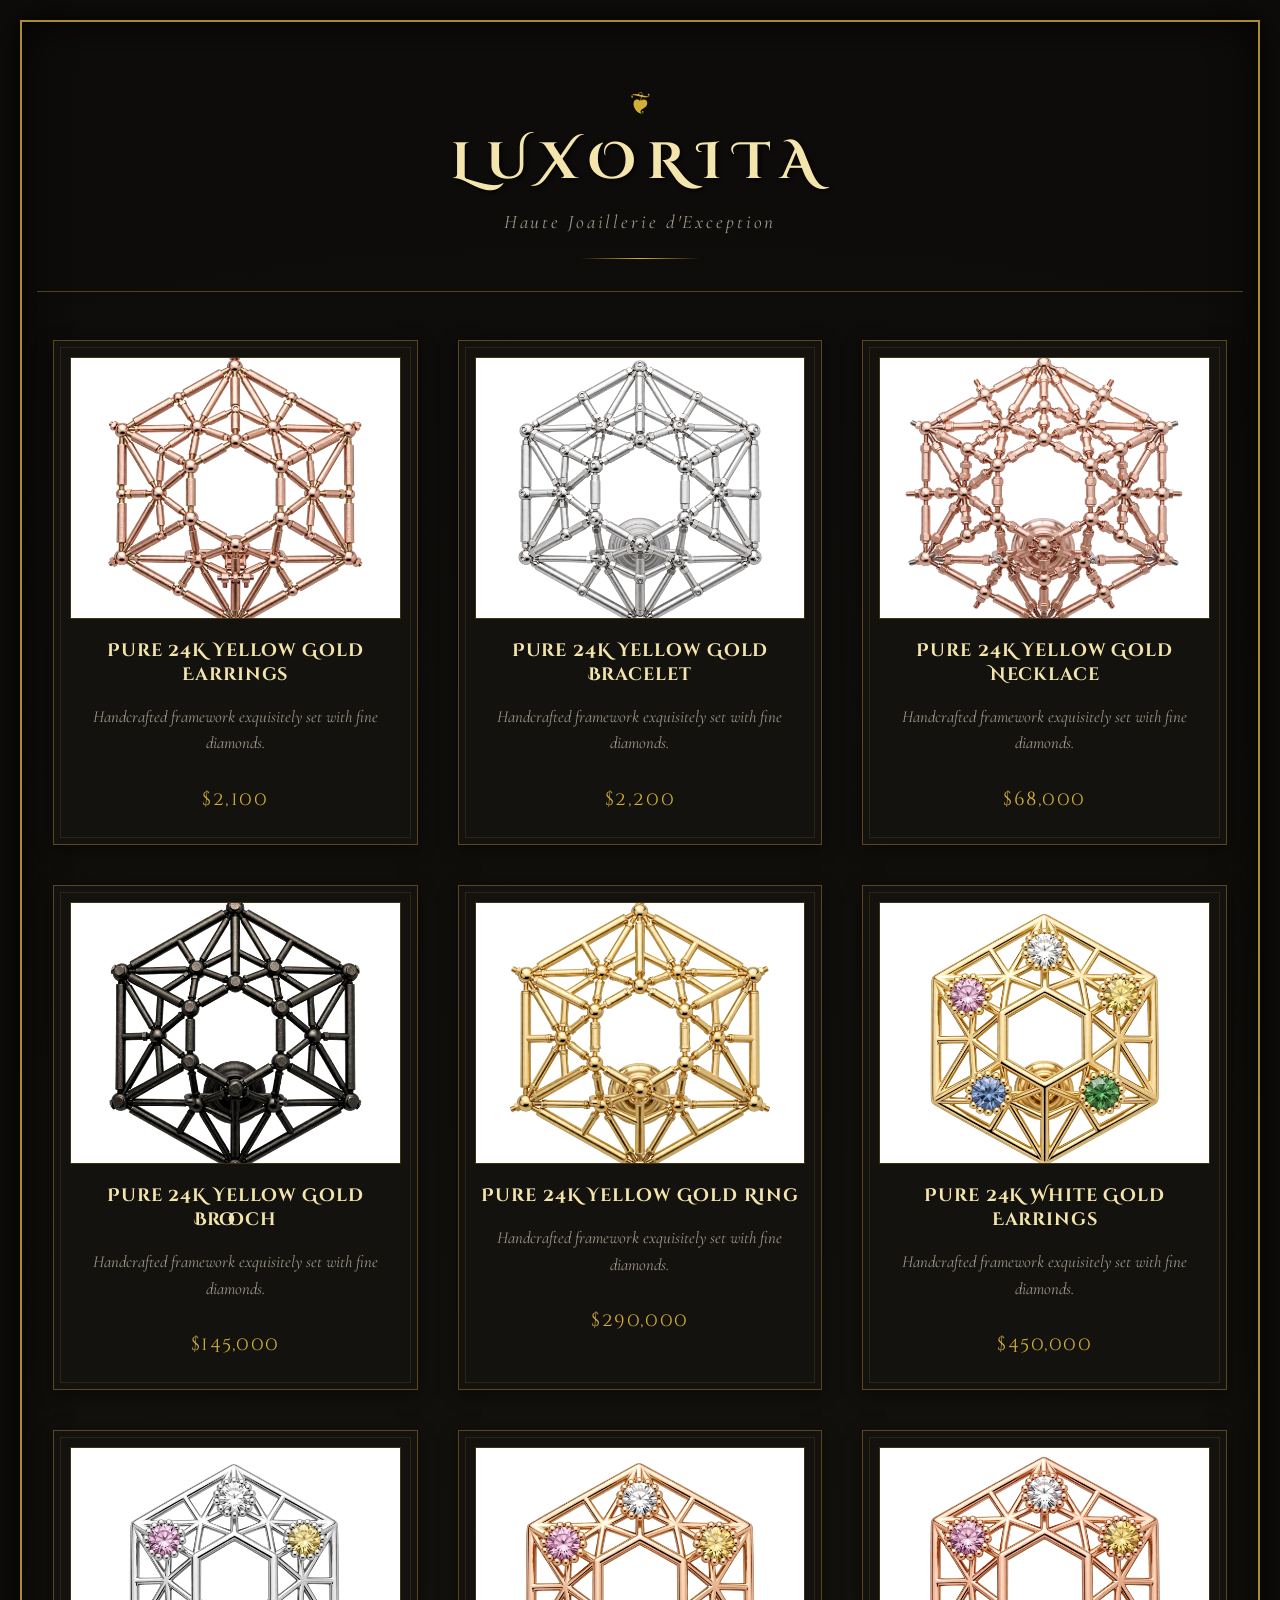
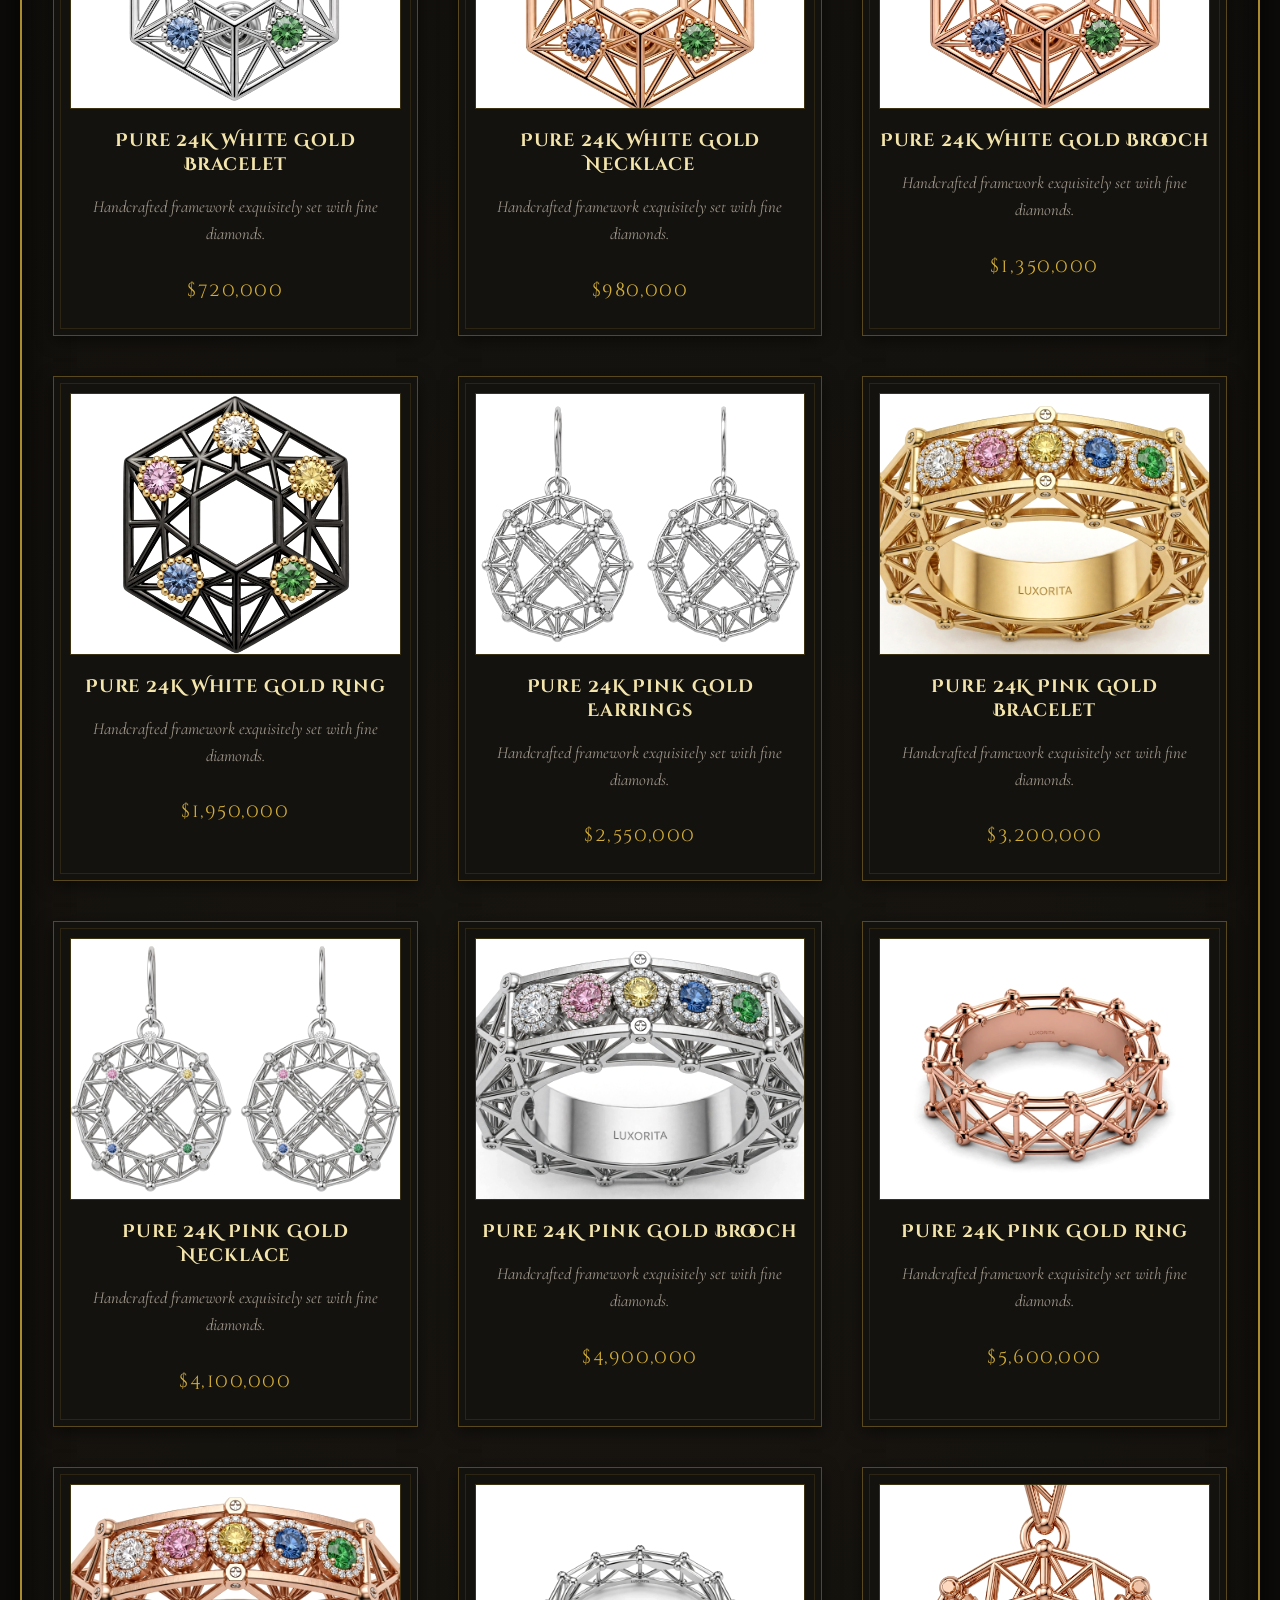
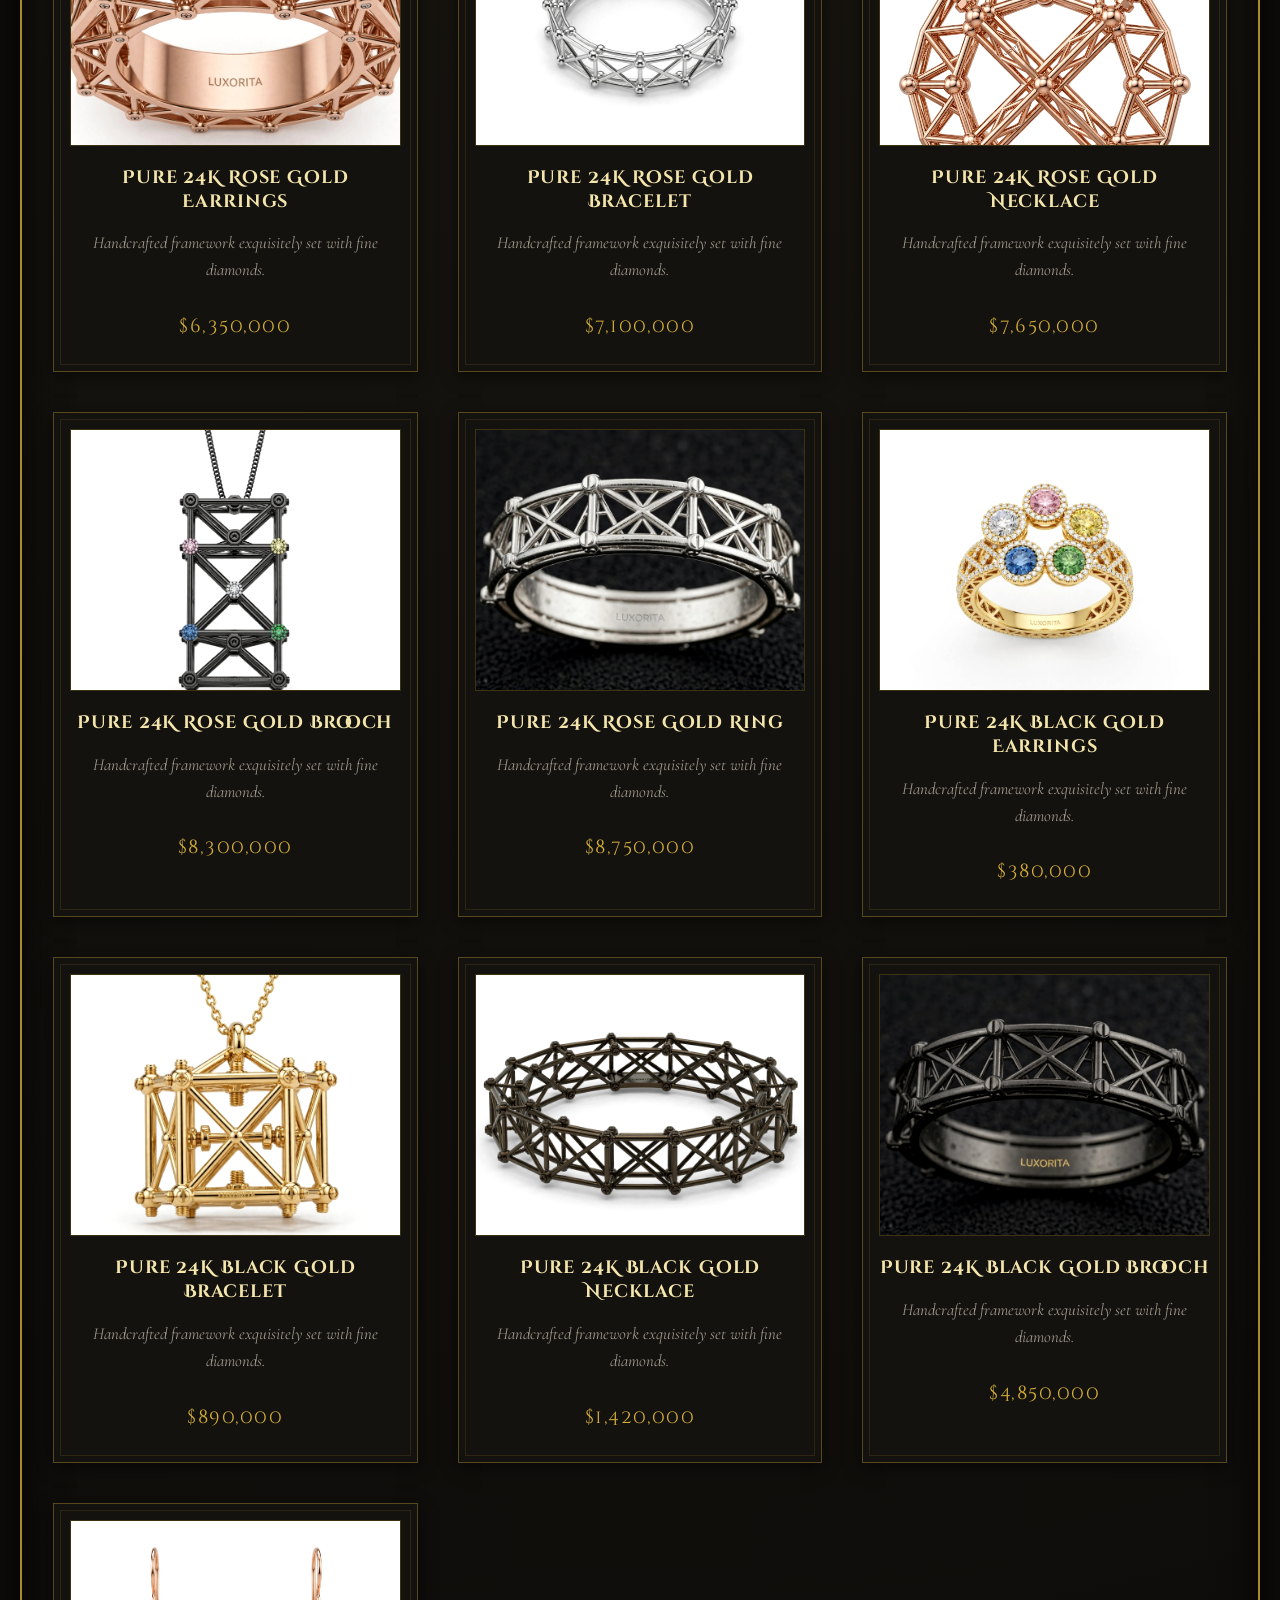
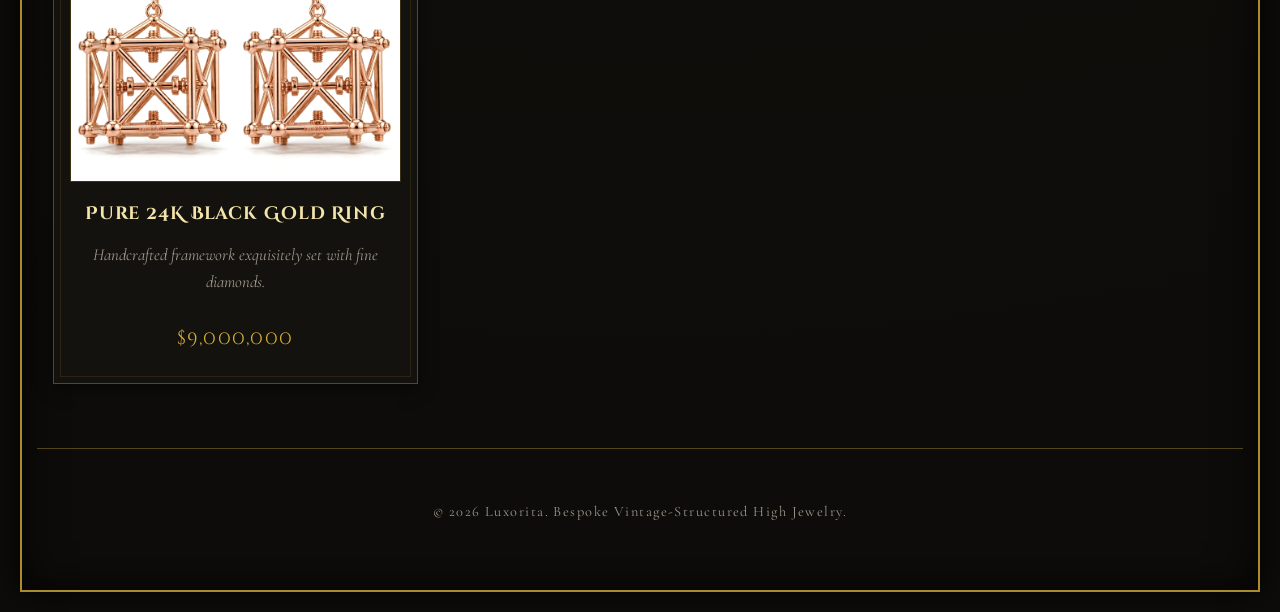
==== index.html @ 2e49d919 "Organize Luxorita image gallery and fix asset loading for the website" ====
<!DOCTYPE html>
<html lang="en">
<head>
    <meta charset="UTF-8">
    <meta name="viewport" content="width=device-width, initial-scale=1.0">
    <title>Luxorita — Vintage High Jewelry Masterworks</title>
    <link rel="stylesheet" href="styles.css">
    <link href="https://fonts.googleapis.com/css2?family=Cinzel+Decorative:wght@700&family=Cormorant+Garamond:ital,wght@0,400;0,600;1,400&display=swap" rel="stylesheet">
</head>
<body>
    <div class="vintage-frame">
        <header class="site-header">
            <div class="ornament-top">❦</div>
            <h1>LUXORITA</h1>
            <p class="tagline">Haute Joaillerie d'Exception</p>
            <div class="ornament-bottom"></div>
        </header>

        <main class="catalog-wrapper">
            <section class="product-grid" id="product-grid" aria-label="Luxury jewelry catalog"></section>
        </main>

        <footer class="site-footer">
            <p>&copy; 2026 Luxorita. Bespoke Vintage-Structured High Jewelry.</p>
        </footer>
    </div>

    <script src="script.js"></script>
</body>
</html>
---- styles.css ----
:root {
    --bg-parchment: #0d0c0a;
    --card-bg: #14120f;
    --gold-primary: #d4af37;
    --gold-light: #f3e5ab;
    --gold-dark: #aa8c2c;
    --text-color: #e6e1da;
    --text-muted: #9e9689;
    --border-vintage: rgba(212, 175, 55, 0.35);
    --font-serif: 'Cormorant Garamond', Georgia, serif;
    --font-decorative: 'Cinzel Decorative', serif;
}

* {
    box-sizing: border-box;
}

body {
    background-color: var(--bg-parchment);
    color: var(--text-color);
    font-family: var(--font-serif);
    margin: 0;
    padding: 20px;
}

.vintage-frame {
    max-width: 1550px;
    margin: 0 auto;
    border: 2px solid var(--gold-dark);
    padding: 15px;
    background: radial-gradient(circle at center, #181510 0%, var(--bg-parchment) 90%);
    box-shadow: inset 0 0 40px rgba(0,0,0,0.8), 0 0 30px rgba(0,0,0,0.9);
}

.site-header {
    text-align: center;
    padding: 3rem 1rem 2rem;
    border-bottom: 1px solid var(--border-vintage);
    margin-bottom: 3rem;
}

.ornament-top {
    color: var(--gold-primary);
    font-size: 1.8rem;
    margin-bottom: 0.5rem;
}

.site-header h1 {
    font-family: var(--font-decorative);
    font-size: clamp(2.2rem, 5vw, 3.2rem);
    letter-spacing: 0.25em;
    color: var(--gold-light);
    margin: 0;
    text-shadow: 2px 2px 4px rgba(0,0,0,0.8);
}

.tagline {
    font-size: 1.2rem;
    color: var(--text-muted);
    font-style: italic;
    letter-spacing: 0.15em;
    margin-top: 0.8rem;
}

.ornament-bottom {
    width: 120px;
    height: 1px;
    background: linear-gradient(to right, transparent, var(--gold-primary), transparent);
    margin: 1.5rem auto 0;
}

.catalog-wrapper {
    padding: 0 1rem;
}

.product-grid {
    display: grid;
    grid-template-columns: repeat(auto-fill, minmax(280px, 1fr));
    gap: 2.5rem;
}

.product-card {
    background: var(--card-bg);
    border: 1px solid var(--border-vintage);
    padding: 1rem 1rem 2rem;
    text-align: center;
    position: relative;
    box-shadow: 0 4px 15px rgba(0,0,0,0.5);
    transition: all 0.4s ease;
}

.product-card::before {
    content: '';
    position: absolute;
    top: 6px; left: 6px; right: 6px; bottom: 6px;
    border: 1px solid rgba(212, 175, 55, 0.12);
    pointer-events: none;
}

.product-card:hover {
    border-color: var(--gold-primary);
    transform: translateY(-5px);
    box-shadow: 0 8px 25px rgba(212, 175, 55, 0.15);
}

.product-image-wrap {
    position: relative;
    overflow: hidden;
    border: 1px solid rgba(212, 175, 55, 0.25);
    margin-bottom: 1.25rem;
    background: #0b0907;
}

.product-image-wrap img {
    display: block;
    width: 100%;
    height: 260px;
    object-fit: cover;
    filter: saturate(0.9) contrast(1.05);
    transition: transform 0.35s ease;
}

.product-card:hover .product-image-wrap img {
    transform: scale(1.04);
}

.product-title {
    font-family: var(--font-decorative);
    font-size: 1.1rem;
    color: var(--gold-light);
    margin: 0.85rem 0 0.75rem;
    letter-spacing: 0.05em;
}

.product-desc {
    font-size: 1.05rem;
    color: var(--text-muted);
    line-height: 1.6;
    margin-bottom: 1.8rem;
    min-height: 3.2rem;
    font-style: italic;
}

.product-price {
    font-family: var(--font-decorative);
    font-size: 1.2rem;
    color: var(--gold-primary);
    letter-spacing: 0.08em;
}

.site-footer {
    text-align: center;
    padding: 2.5rem;
    font-size: 0.9rem;
    color: var(--text-muted);
    border-top: 1px solid var(--border-vintage);
    margin-top: 4rem;
    letter-spacing: 0.1em;
}
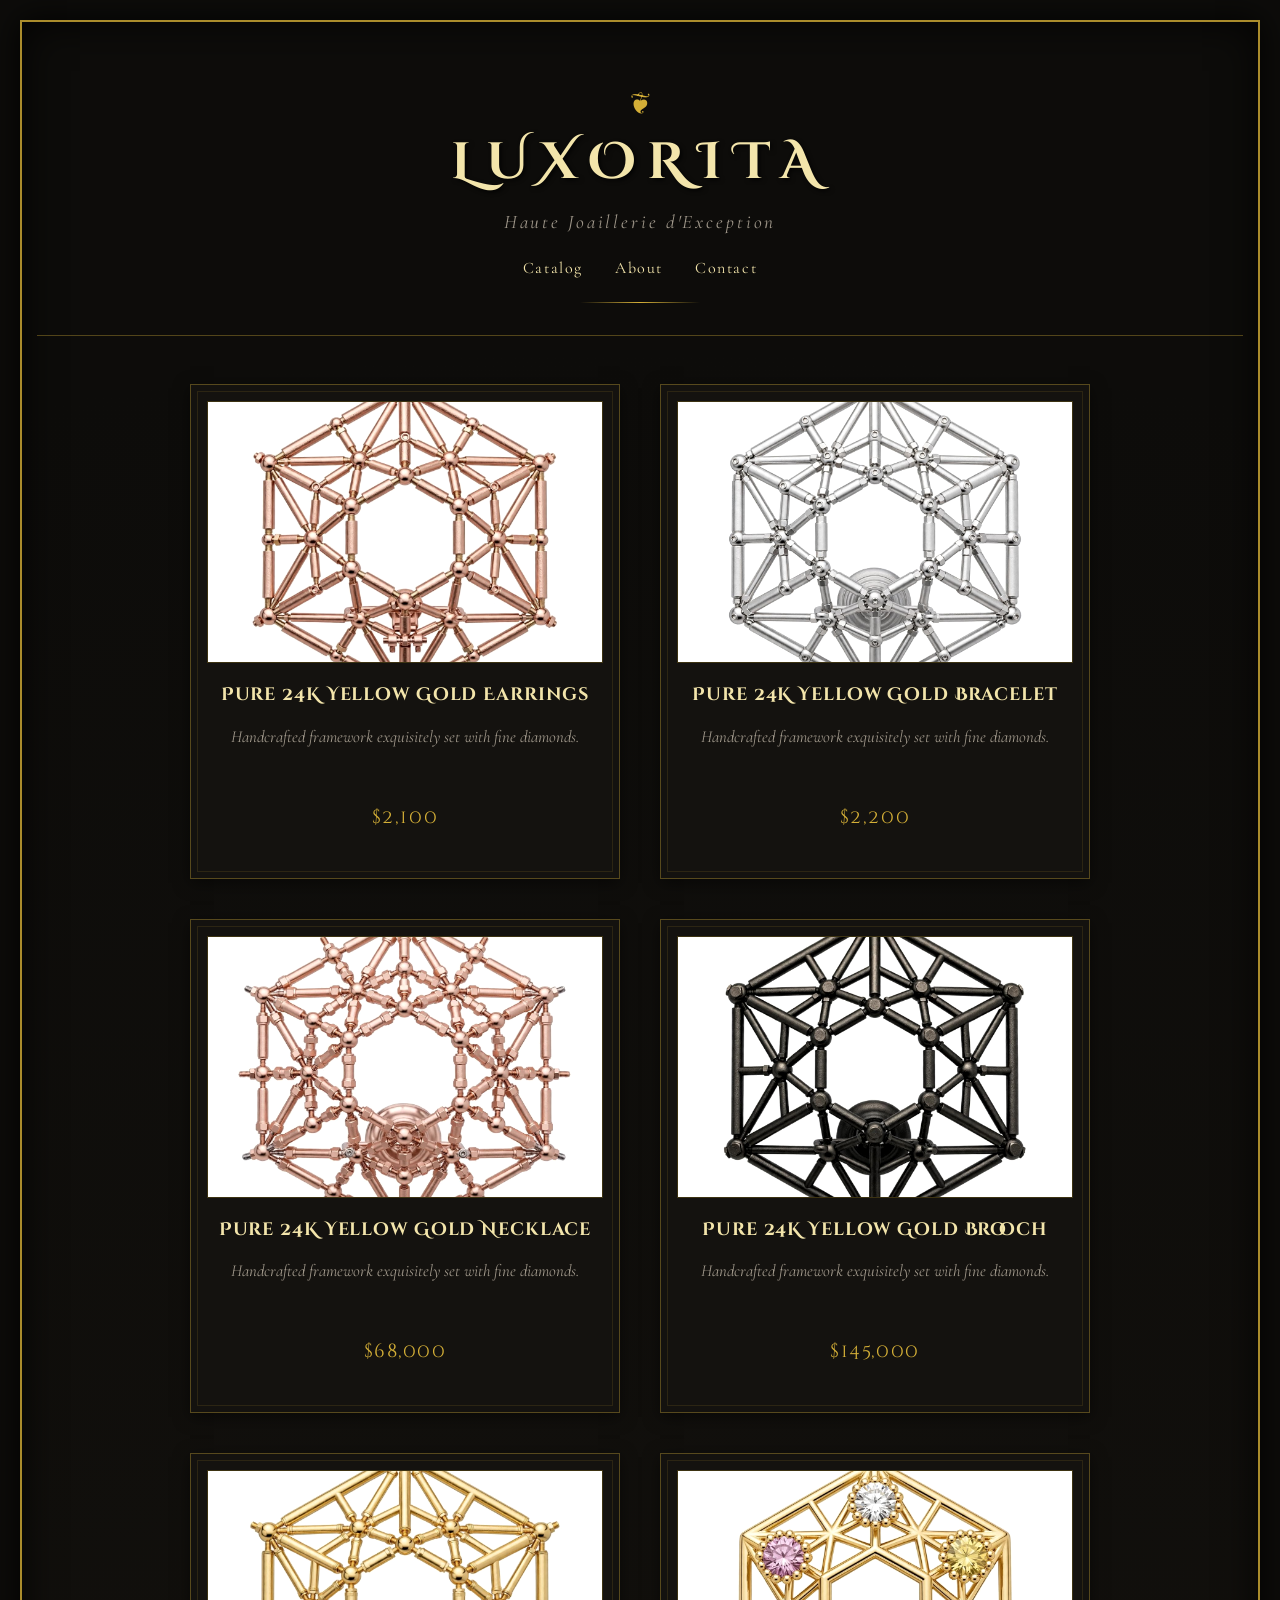
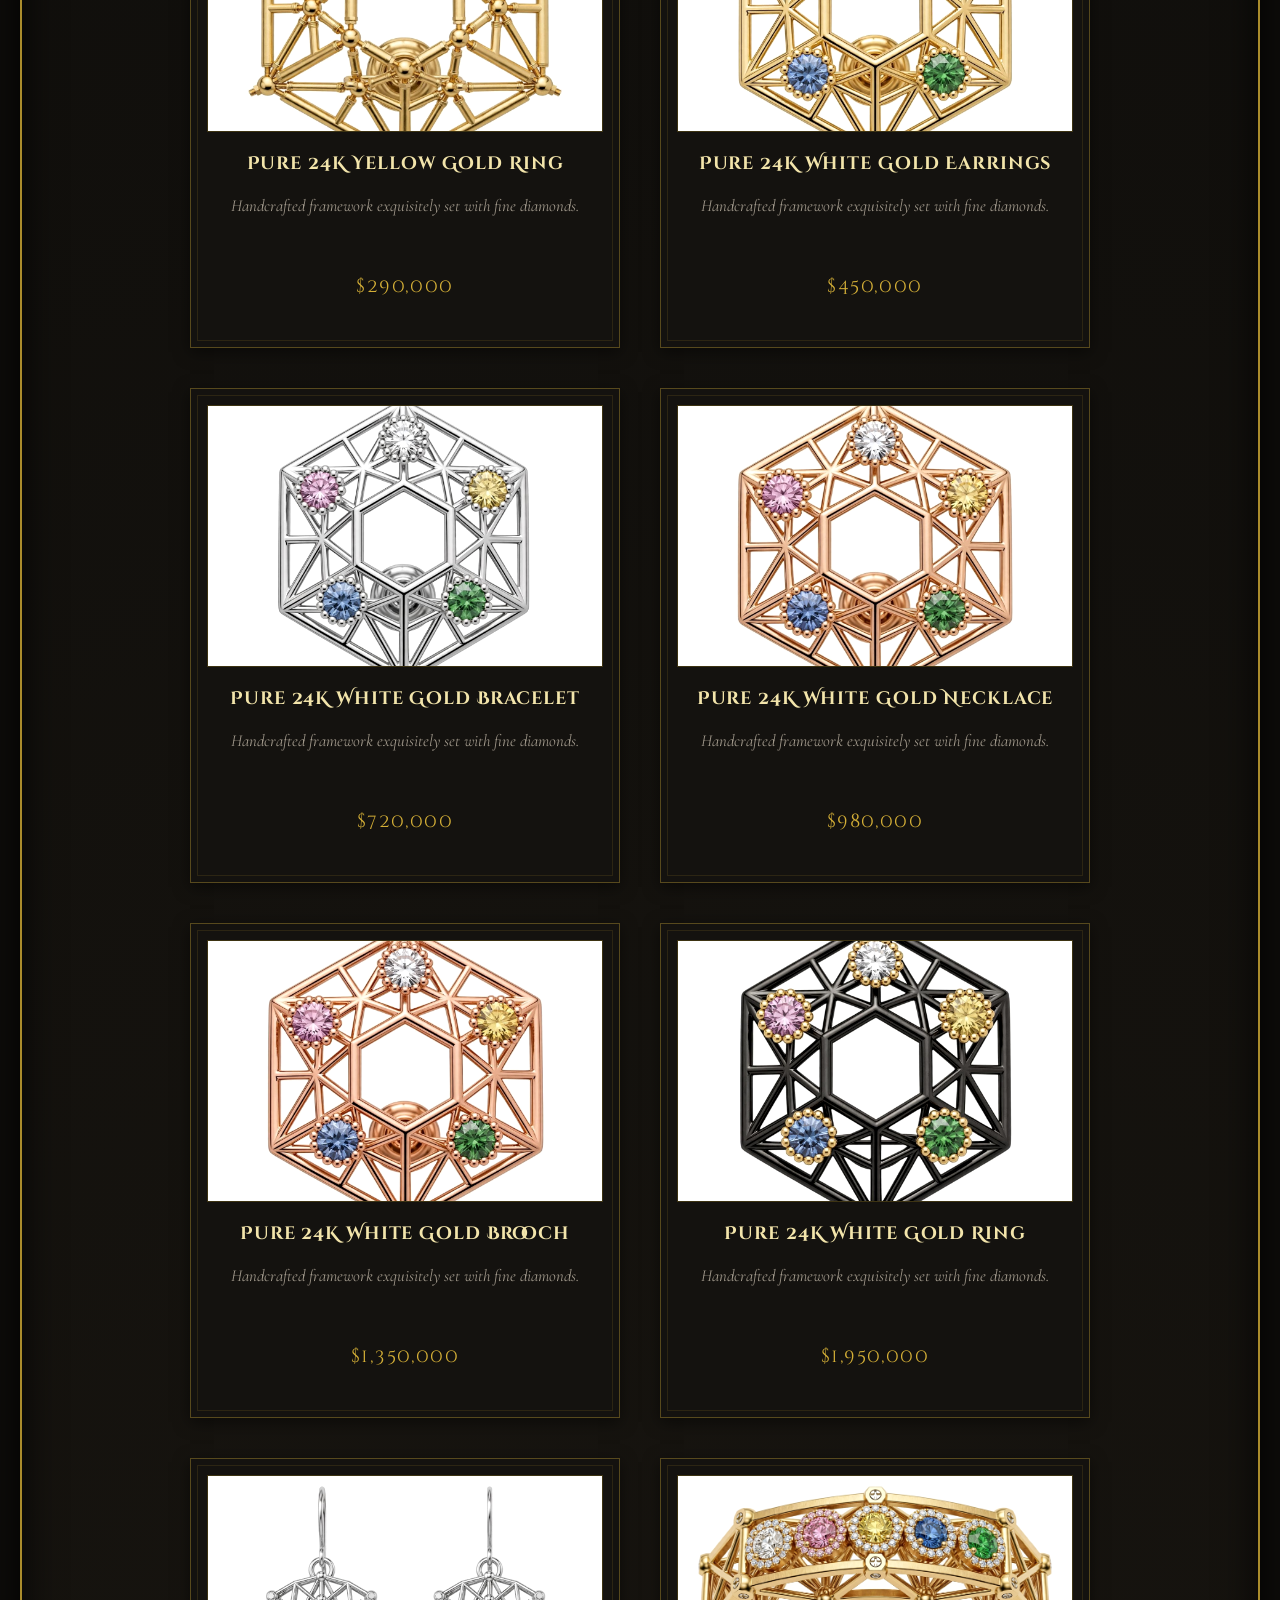
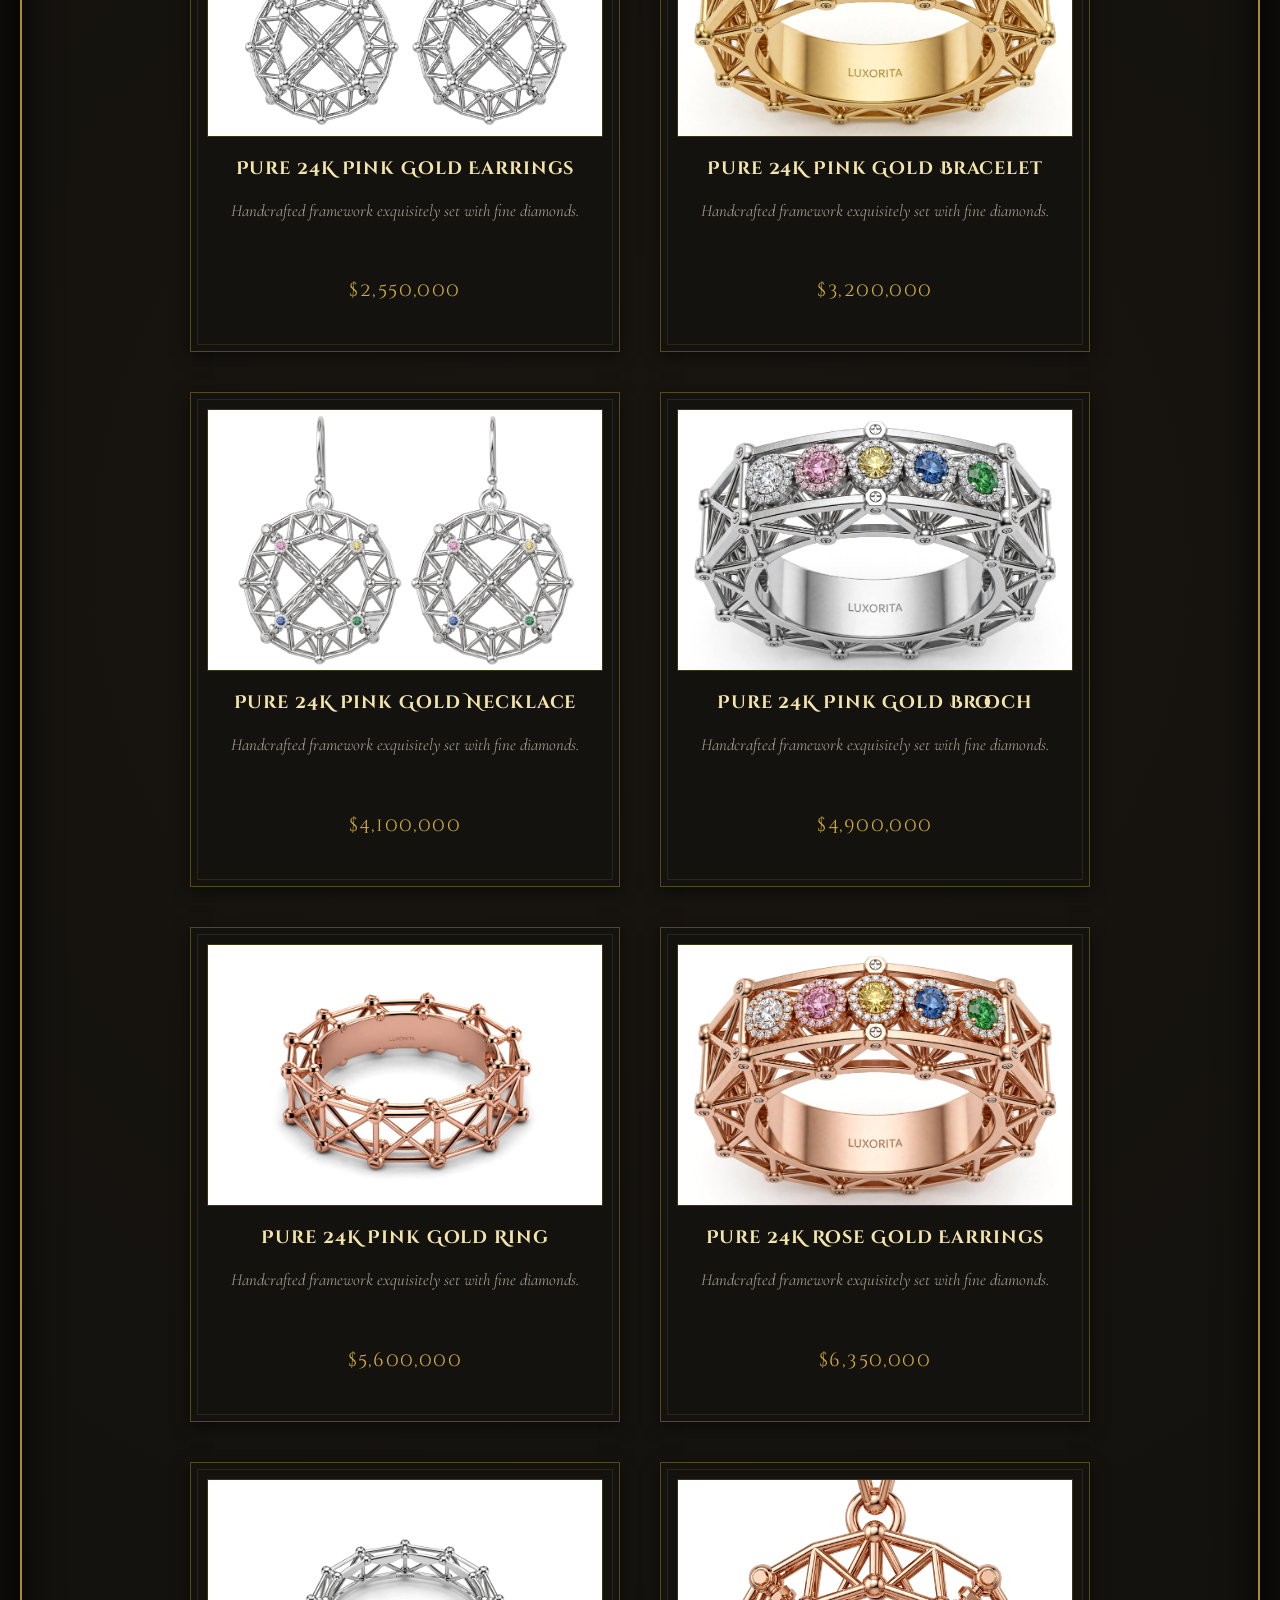
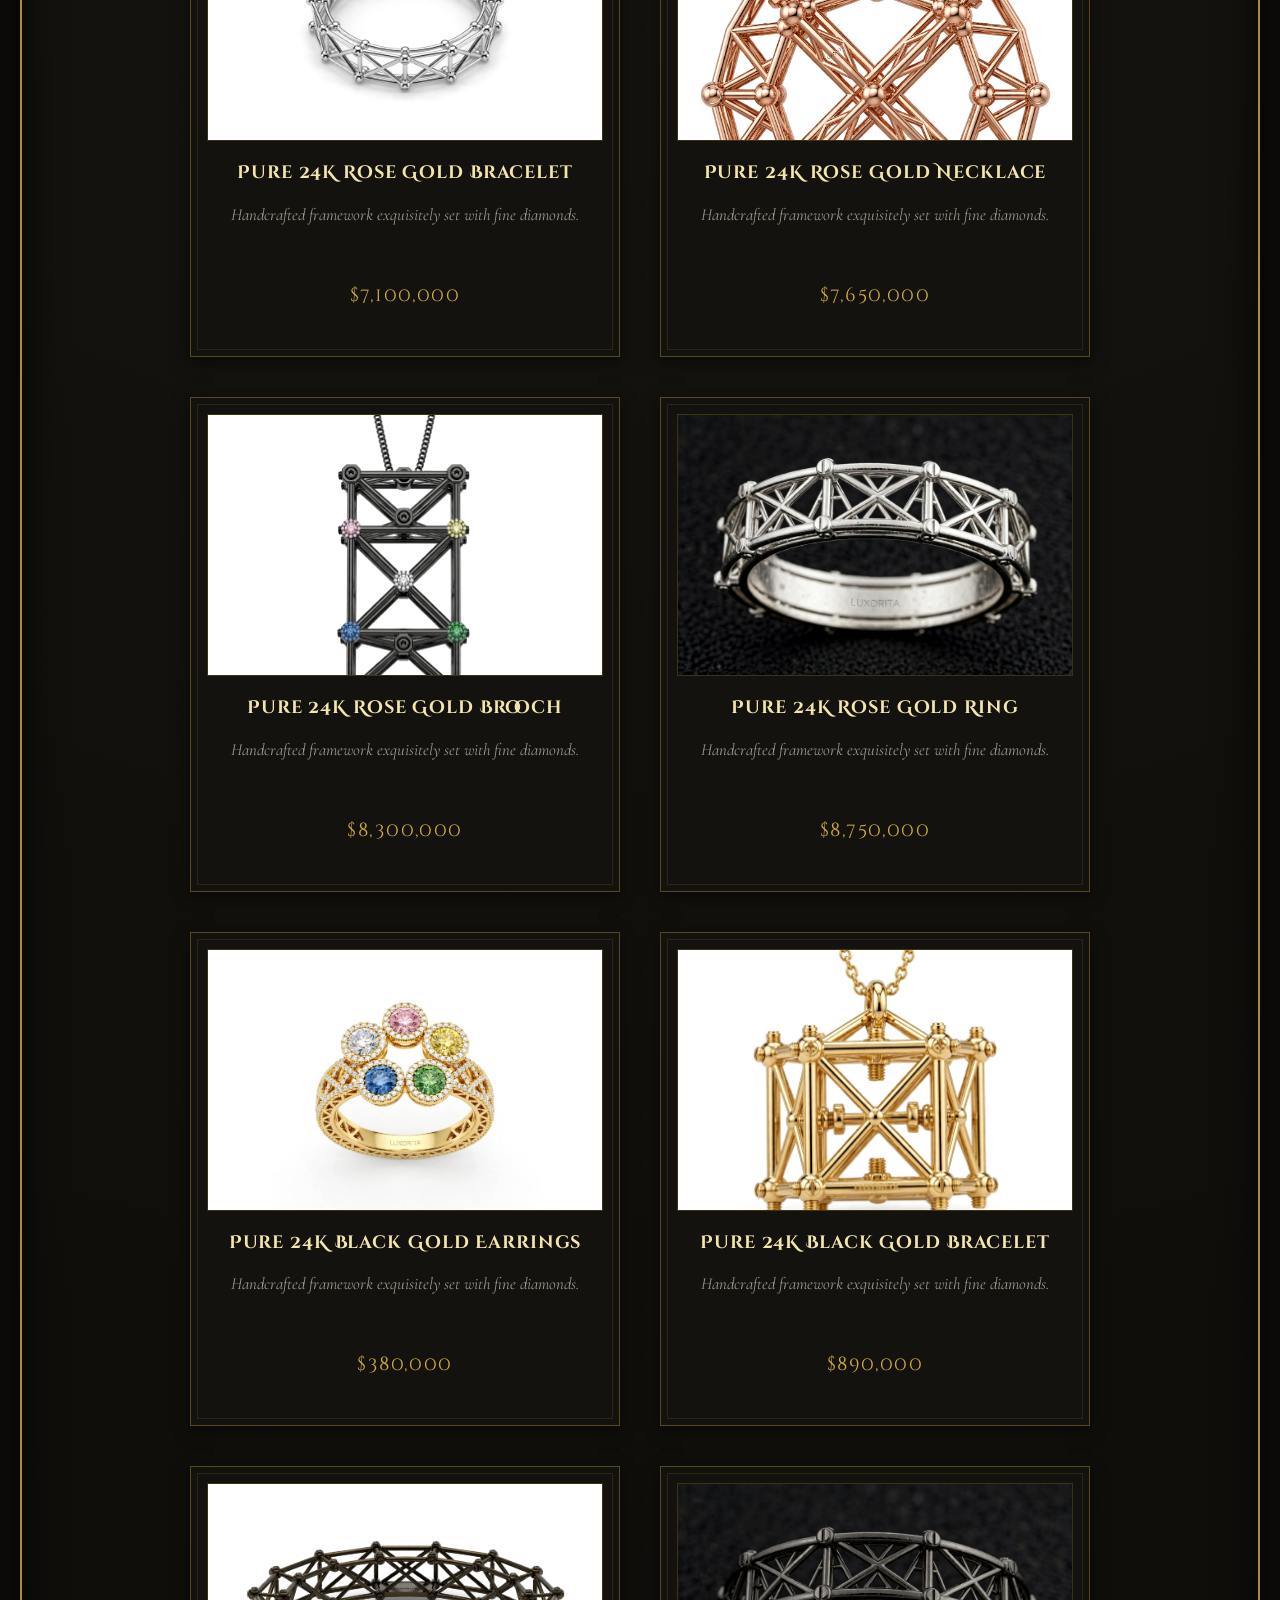
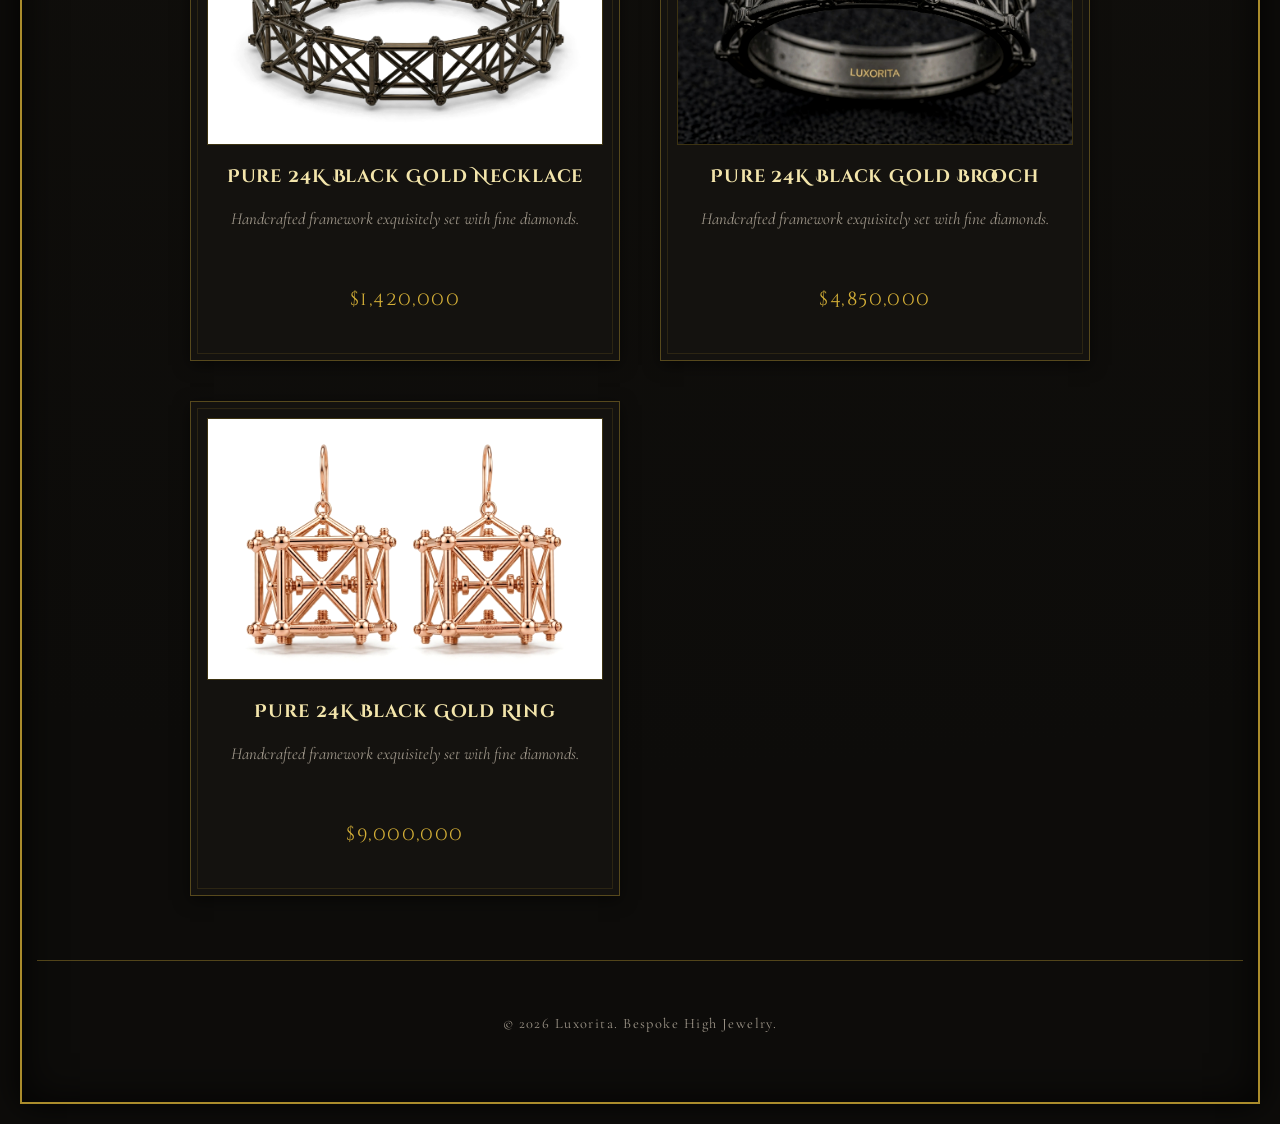
==== commit 93a7be4a: "Redeploy updated website with navigation, 2-column grid, About, Contact, and checkout system" ====
--- a/index.html
+++ b/index.html
@@ -3,7 +3,7 @@
 <head>
     <meta charset="UTF-8">
     <meta name="viewport" content="width=device-width, initial-scale=1.0">
-    <title>Luxorita — Vintage High Jewelry Masterworks</title>
+    <title>Luxorita — High Jewelry Masterworks</title>
     <link rel="stylesheet" href="styles.css">
     <link href="https://fonts.googleapis.com/css2?family=Cinzel+Decorative:wght@700&family=Cormorant+Garamond:ital,wght@0,400;0,600;1,400&display=swap" rel="stylesheet">
 </head>
@@ -13,15 +13,100 @@
             <div class="ornament-top">❦</div>
             <h1>LUXORITA</h1>
             <p class="tagline">Haute Joaillerie d'Exception</p>
+            <nav class="navbar">
+                <ul>
+                    <li><a href="#" onclick="showPage('catalog')">Catalog</a></li>
+                    <li><a href="#" onclick="showPage('about')">About</a></li>
+                    <li><a href="#" onclick="showPage('contact')">Contact</a></li>
+                </ul>
+            </nav>
             <div class="ornament-bottom"></div>
         </header>
 
         <main class="catalog-wrapper">
-            <section class="product-grid" id="product-grid" aria-label="Luxury jewelry catalog"></section>
+            <!-- Catalog Page -->
+            <section id="catalog-page" class="page-content active">
+                <section class="product-grid" id="product-grid" aria-label="Luxury jewelry catalog"></section>
+            </section>
+
+            <!-- About Page -->
+            <section id="about-page" class="page-content">
+                <div class="content-section">
+                    <h2>About Luxorita</h2>
+                    <p>
+                        Luxorita stands as a beacon of exceptional craftsmanship in haute joaillerie. Each piece in our collection 
+                        is meticulously handcrafted by master artisans, featuring exquisite frameworks adorned with fine diamonds 
+                        and precious gemstones. Our commitment to excellence ensures that every creation transcends time, embodying 
+                        elegance, sophistication, and unparalleled quality.
+                    </p>
+                    <p>
+                        We specialize in creating bespoke high jewelry that tells your story. With access to the finest materials 
+                        including 24K gold in various hues, our artisans blend traditional techniques with contemporary design 
+                        sensibilities to produce timeless masterpieces.
+                    </p>
+                </div>
+            </section>
+
+            <!-- Contact Page -->
+            <section id="contact-page" class="page-content">
+                <div class="content-section">
+                    <h2>Contact Us</h2>
+                    <p class="contact-info">
+                        <strong>Email:</strong> <a href="mailto:contactluxorita@gmail.com">contactluxorita@gmail.com</a>
+                    </p>
+                    <p class="contact-info">
+                        We welcome your inquiries about our collections, custom commissions, and special orders. 
+                        Reach out to us to discuss your jewelry aspirations.
+                    </p>
+                </div>
+            </section>
+
+            <!-- Checkout Modal -->
+            <div id="checkout-modal" class="modal">
+                <div class="modal-content">
+                    <span class="close-btn" onclick="closeCheckout()">&times;</span>
+                    <h2>Checkout</h2>
+                    
+                    <div id="checkout-product" class="checkout-item">
+                        <img id="checkout-image" src="" alt="">
+                        <h3 id="checkout-title"></h3>
+                        <p id="checkout-price"></p>
+                    </div>
+
+                    <div class="payment-section">
+                        <h3>Bank Account Payment Details</h3>
+                        <div class="bank-details">
+                            <p><strong>Account Number:</strong> 4890 0101 0059 1001</p>
+                            <p><strong>Valid Through:</strong> 11/26</p>
+                            <p><strong>CVV:</strong> 128</p>
+                        </div>
+                        <p class="payment-instruction">
+                            Please transfer the amount shown above to the bank account details provided. 
+                            Once payment is received and verified, your order will be processed and shipped.
+                        </p>
+                    </div>
+
+                    <form id="checkout-form" class="checkout-form">
+                        <label for="buyer-name">Full Name *</label>
+                        <input type="text" id="buyer-name" placeholder="Your full name" required>
+
+                        <label for="buyer-email">Email *</label>
+                        <input type="email" id="buyer-email" placeholder="Your email" required>
+
+                        <label for="buyer-address">Shipping Address *</label>
+                        <textarea id="buyer-address" placeholder="Your complete shipping address" rows="3" required></textarea>
+
+                        <label for="buyer-phone">Phone Number *</label>
+                        <input type="tel" id="buyer-phone" placeholder="Your phone number" required>
+
+                        <button type="button" onclick="submitOrder()" class="checkout-btn">Confirm Order</button>
+                    </form>
+                </div>
+            </div>
         </main>
 
         <footer class="site-footer">
-            <p>&copy; 2026 Luxorita. Bespoke Vintage-Structured High Jewelry.</p>
+            <p>&copy; 2026 Luxorita. Bespoke High Jewelry.</p>
         </footer>
     </div>
 
--- a/styles.css
+++ b/styles.css
@@ -60,6 +60,34 @@
     font-style: italic;
     letter-spacing: 0.15em;
     margin-top: 0.8rem;
+    margin-bottom: 1.5rem;
+}
+
+.navbar {
+    margin: 1.5rem 0 0 0;
+}
+
+.navbar ul {
+    list-style: none;
+    padding: 0;
+    margin: 0;
+    display: flex;
+    justify-content: center;
+    gap: 2rem;
+    flex-wrap: wrap;
+}
+
+.navbar a {
+    color: var(--gold-light);
+    text-decoration: none;
+    font-size: 1rem;
+    letter-spacing: 0.1em;
+    transition: color 0.3s ease;
+    cursor: pointer;
+}
+
+.navbar a:hover {
+    color: var(--gold-primary);
 }
 
 .ornament-bottom {
@@ -73,10 +101,38 @@
     padding: 0 1rem;
 }
 
+/* Page Content Display */
+.page-content {
+    display: none;
+}
+
+.page-content.active {
+    display: block;
+    animation: fadeIn 0.3s ease;
+}
+
+@keyframes fadeIn {
+    from {
+        opacity: 0;
+    }
+    to {
+        opacity: 1;
+    }
+}
+
+/* Product Grid - 2 Columns */
 .product-grid {
     display: grid;
-    grid-template-columns: repeat(auto-fill, minmax(280px, 1fr));
+    grid-template-columns: repeat(2, 1fr);
     gap: 2.5rem;
+    max-width: 900px;
+    margin: 0 auto;
+}
+
+@media (max-width: 768px) {
+    .product-grid {
+        grid-template-columns: 1fr;
+    }
 }
 
 .product-card {
@@ -146,6 +202,246 @@
     font-size: 1.2rem;
     color: var(--gold-primary);
     letter-spacing: 0.08em;
+    margin-bottom: 1rem;
+}
+
+.product-action {
+    display: flex;
+    gap: 0.5rem;
+    justify-content: center;
+}
+
+.buy-btn, .ask-price-btn {
+    padding: 0.8rem 1.5rem;
+    border: 1px solid var(--gold-primary);
+    background: transparent;
+    color: var(--gold-light);
+    font-family: var(--font-serif);
+    font-size: 0.95rem;
+    cursor: pointer;
+    transition: all 0.3s ease;
+    letter-spacing: 0.08em;
+    flex: 1;
+}
+
+.buy-btn:hover {
+    background: var(--gold-primary);
+    color: #0d0c0a;
+}
+
+.ask-price-btn {
+    background: transparent;
+}
+
+.ask-price-btn:hover {
+    background: rgba(212, 175, 55, 0.1);
+    border-color: var(--gold-light);
+}
+
+/* Content Sections */
+.content-section {
+    max-width: 800px;
+    margin: 2rem auto;
+    padding: 2rem;
+    background: rgba(20, 18, 15, 0.5);
+    border: 1px solid var(--border-vintage);
+}
+
+.content-section h2 {
+    font-family: var(--font-decorative);
+    color: var(--gold-light);
+    font-size: 2rem;
+    margin-bottom: 1.5rem;
+    letter-spacing: 0.1em;
+}
+
+.content-section p {
+    font-size: 1.1rem;
+    line-height: 1.8;
+    color: var(--text-color);
+    margin-bottom: 1.5rem;
+}
+
+.contact-info {
+    font-size: 1.2rem;
+    margin: 1rem 0;
+}
+
+.contact-info a {
+    color: var(--gold-primary);
+    text-decoration: none;
+    transition: color 0.3s ease;
+}
+
+.contact-info a:hover {
+    color: var(--gold-light);
+}
+
+/* Modal/Checkout */
+.modal {
+    display: none;
+    position: fixed;
+    z-index: 1000;
+    left: 0;
+    top: 0;
+    width: 100%;
+    height: 100%;
+    background-color: rgba(0, 0, 0, 0.8);
+    overflow: auto;
+}
+
+.modal.active {
+    display: flex;
+    align-items: center;
+    justify-content: center;
+}
+
+.modal-content {
+    background: var(--bg-parchment);
+    border: 2px solid var(--gold-primary);
+    padding: 2rem;
+    max-width: 600px;
+    max-height: 90vh;
+    overflow-y: auto;
+    position: relative;
+    box-shadow: 0 0 50px rgba(212, 175, 55, 0.3);
+}
+
+.close-btn {
+    position: absolute;
+    top: 15px;
+    right: 20px;
+    font-size: 2rem;
+    font-weight: bold;
+    color: var(--gold-primary);
+    cursor: pointer;
+    transition: color 0.3s ease;
+}
+
+.close-btn:hover {
+    color: var(--gold-light);
+}
+
+.modal-content h2 {
+    font-family: var(--font-decorative);
+    color: var(--gold-light);
+    font-size: 1.8rem;
+    margin-bottom: 1.5rem;
+    letter-spacing: 0.1em;
+}
+
+.checkout-item {
+    text-align: center;
+    margin-bottom: 2rem;
+    padding: 1rem;
+    border: 1px solid var(--border-vintage);
+    background: rgba(20, 18, 15, 0.5);
+}
+
+.checkout-item img {
+    max-width: 100%;
+    max-height: 200px;
+    margin-bottom: 1rem;
+    border: 1px solid var(--border-vintage);
+}
+
+.checkout-item h3 {
+    font-family: var(--font-decorative);
+    color: var(--gold-light);
+    margin: 0.5rem 0;
+}
+
+.checkout-item p {
+    color: var(--gold-primary);
+    font-size: 1.2rem;
+    font-family: var(--font-decorative);
+    margin: 0.5rem 0;
+}
+
+.payment-section {
+    background: rgba(20, 18, 15, 0.5);
+    border: 1px solid var(--border-vintage);
+    padding: 1.5rem;
+    margin-bottom: 2rem;
+}
+
+.payment-section h3 {
+    color: var(--gold-light);
+    margin-top: 0;
+}
+
+.bank-details {
+    background: rgba(212, 175, 55, 0.05);
+    border: 1px solid var(--border-vintage);
+    padding: 1rem;
+    margin-bottom: 1rem;
+    text-align: left;
+}
+
+.bank-details p {
+    margin: 0.5rem 0;
+    color: var(--text-color);
+    font-size: 1rem;
+}
+
+.payment-instruction {
+    font-style: italic;
+    color: var(--text-muted);
+    font-size: 0.95rem;
+}
+
+.checkout-form {
+    display: flex;
+    flex-direction: column;
+    gap: 1.2rem;
+}
+
+.checkout-form label {
+    color: var(--gold-light);
+    font-weight: 600;
+    margin-bottom: 0.3rem;
+    letter-spacing: 0.05em;
+}
+
+.checkout-form input,
+.checkout-form textarea {
+    background: rgba(20, 18, 15, 0.8);
+    border: 1px solid var(--border-vintage);
+    color: var(--text-color);
+    padding: 0.8rem;
+    font-family: var(--font-serif);
+    font-size: 1rem;
+    transition: border-color 0.3s ease;
+}
+
+.checkout-form input:focus,
+.checkout-form textarea:focus {
+    outline: none;
+    border-color: var(--gold-primary);
+}
+
+.checkout-form input::placeholder,
+.checkout-form textarea::placeholder {
+    color: var(--text-muted);
+}
+
+.checkout-btn {
+    background: linear-gradient(135deg, var(--gold-primary), var(--gold-light));
+    border: none;
+    color: #0d0c0a;
+    padding: 1rem;
+    font-size: 1.1rem;
+    font-family: var(--font-serif);
+    font-weight: 600;
+    cursor: pointer;
+    letter-spacing: 0.1em;
+    transition: all 0.3s ease;
+    margin-top: 1rem;
+}
+
+.checkout-btn:hover {
+    transform: scale(1.02);
+    box-shadow: 0 4px 15px rgba(212, 175, 55, 0.4);
 }
 
 .site-footer {
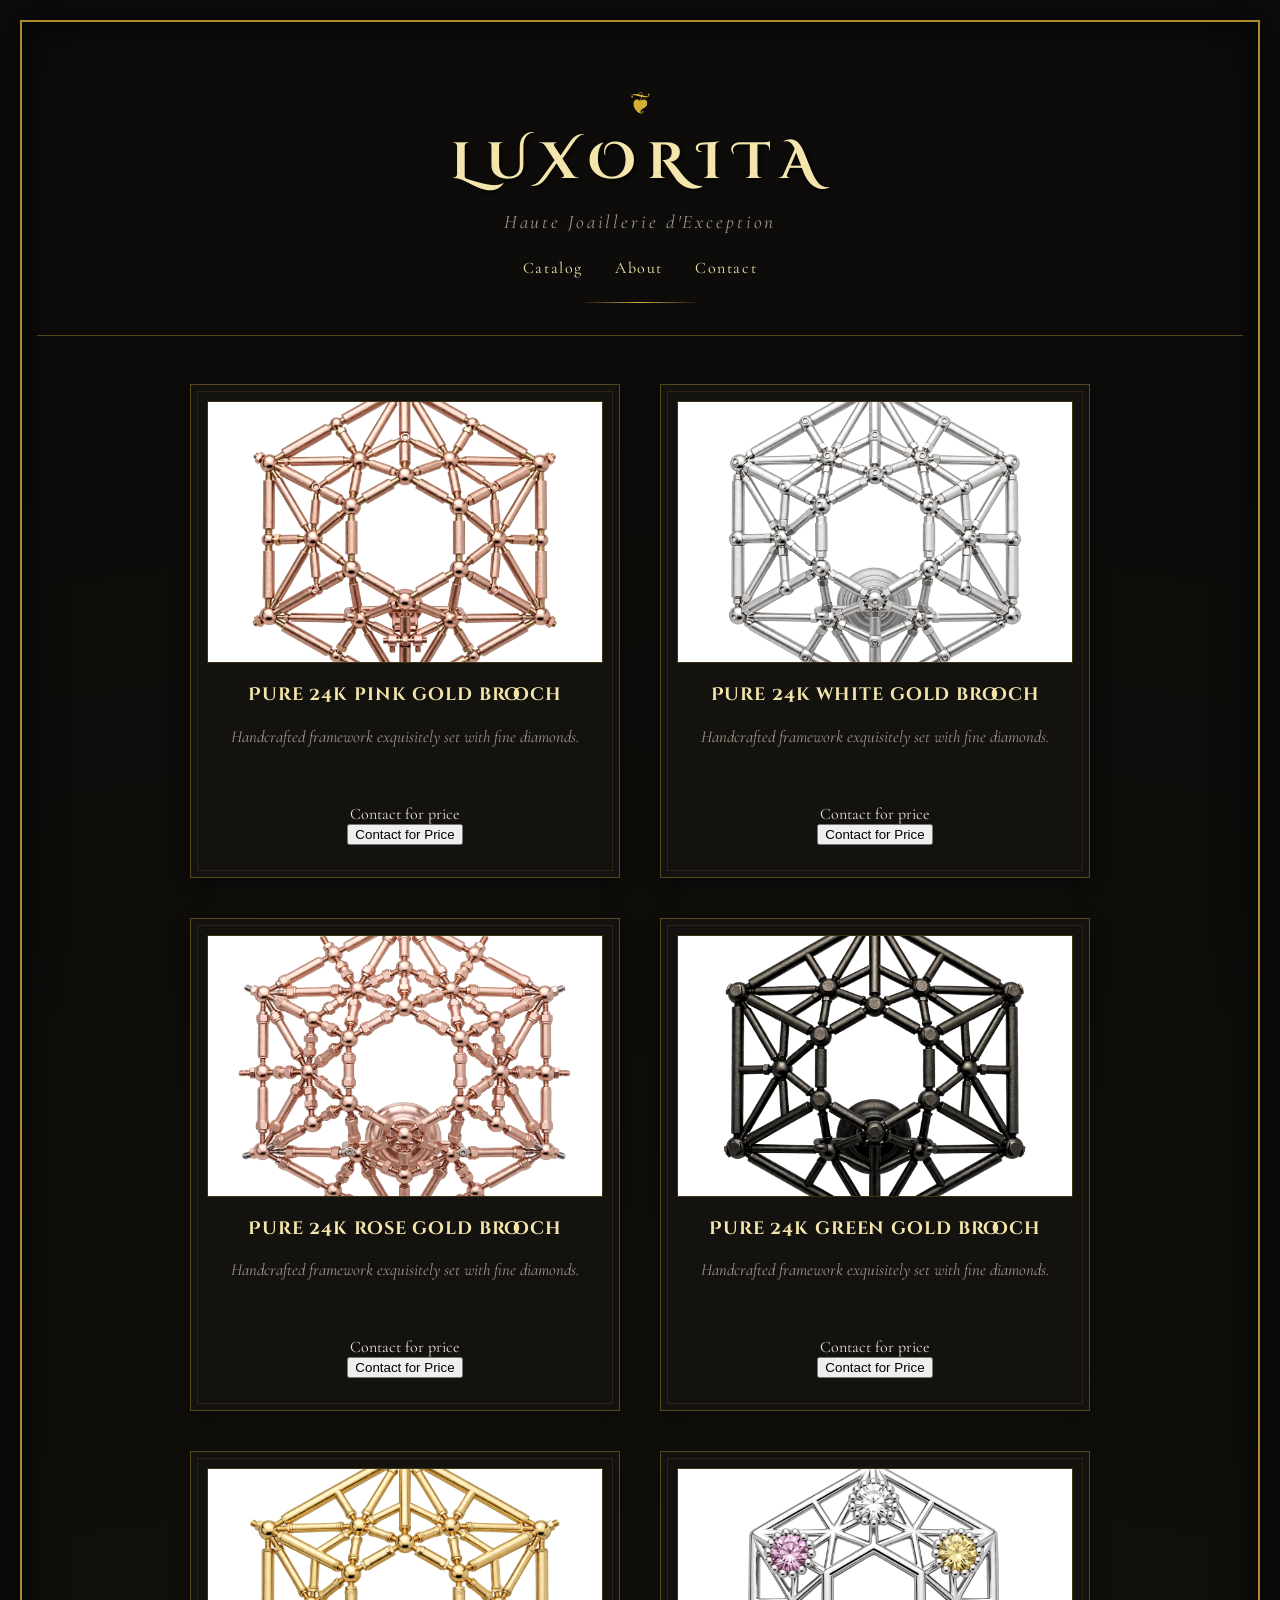
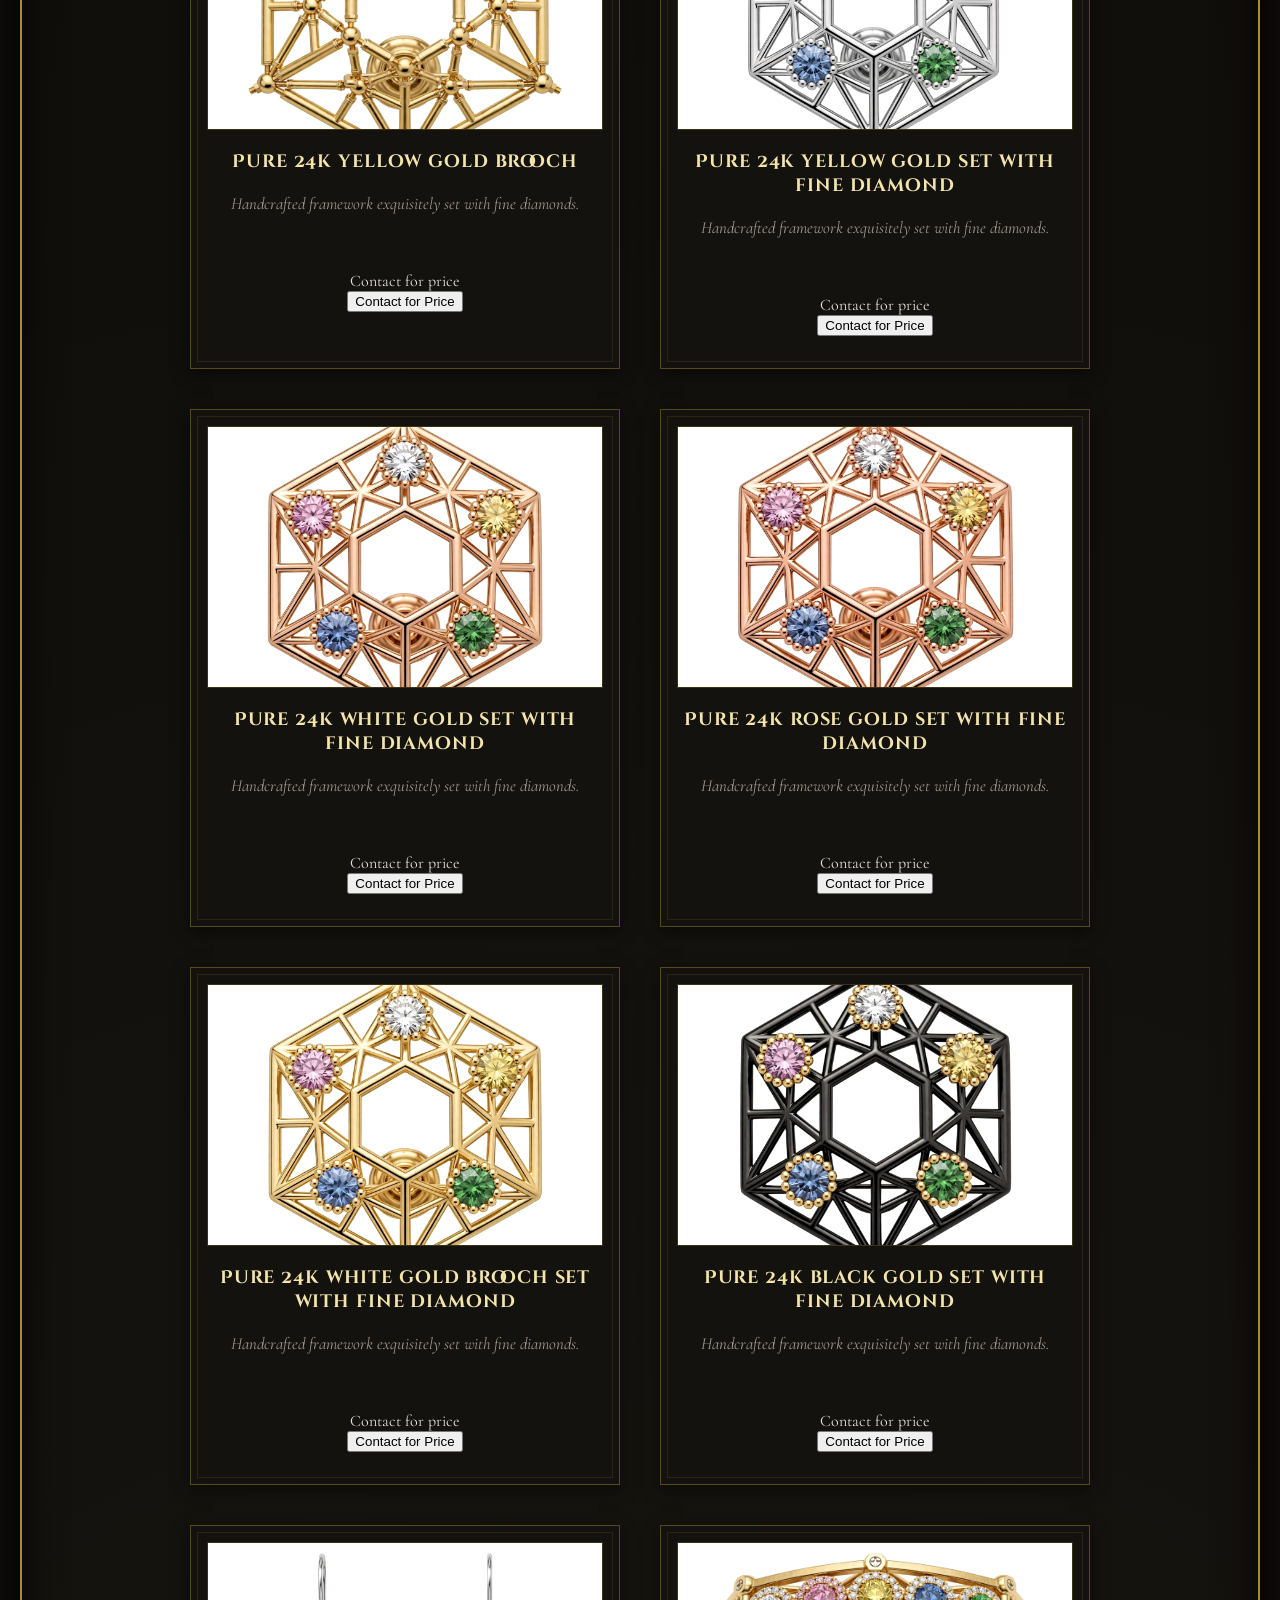
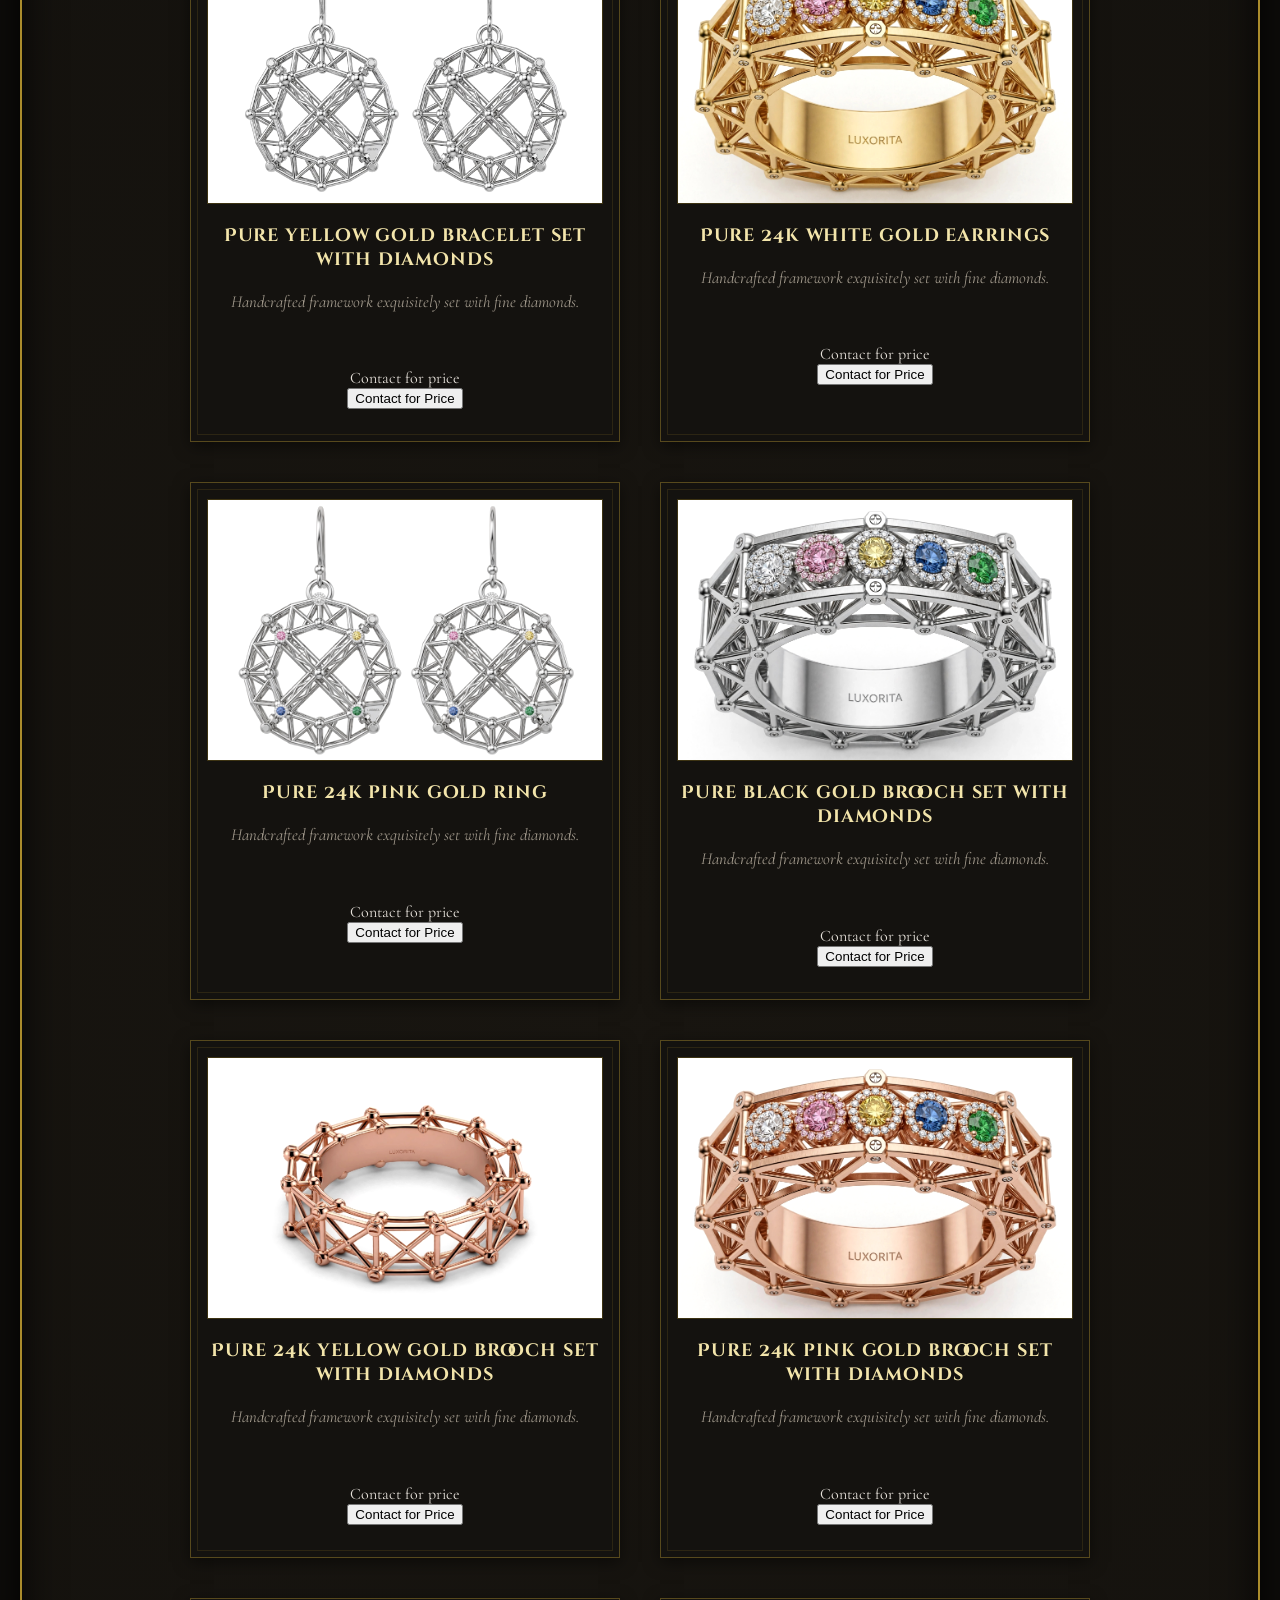
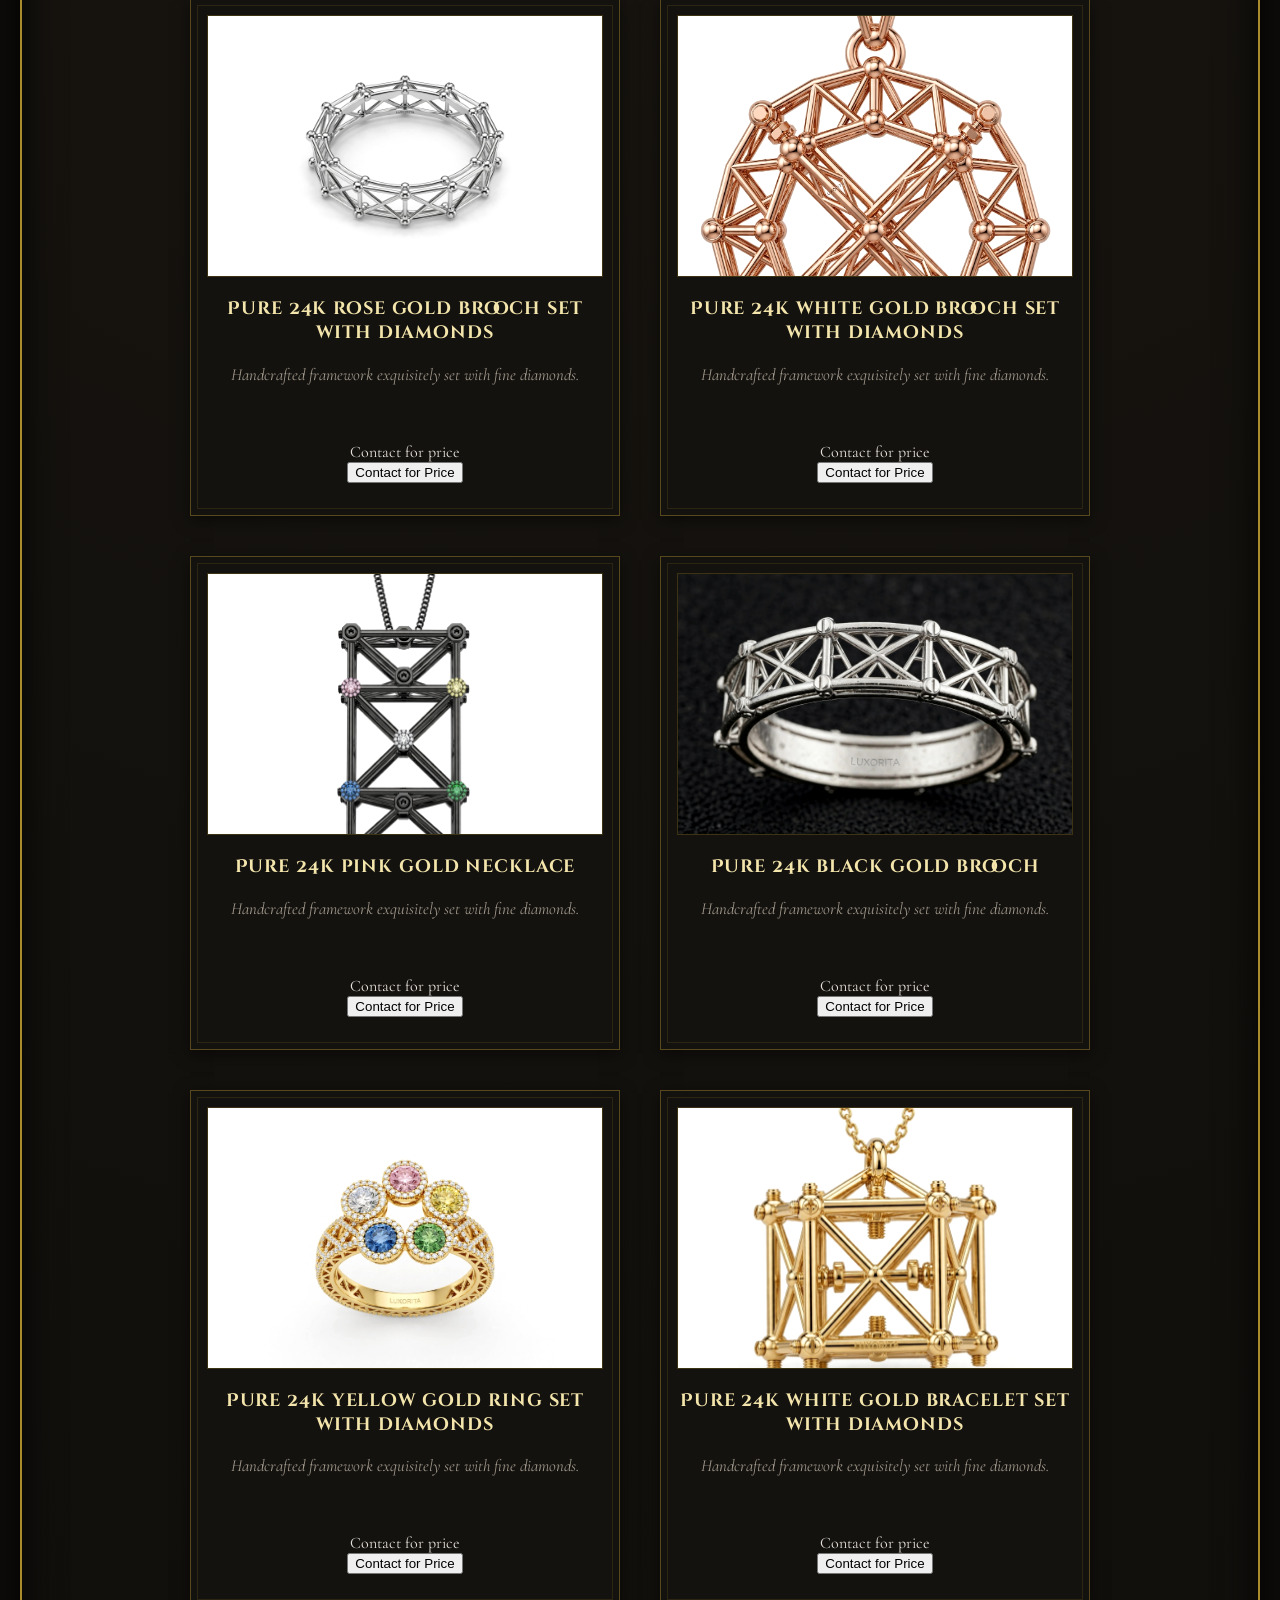
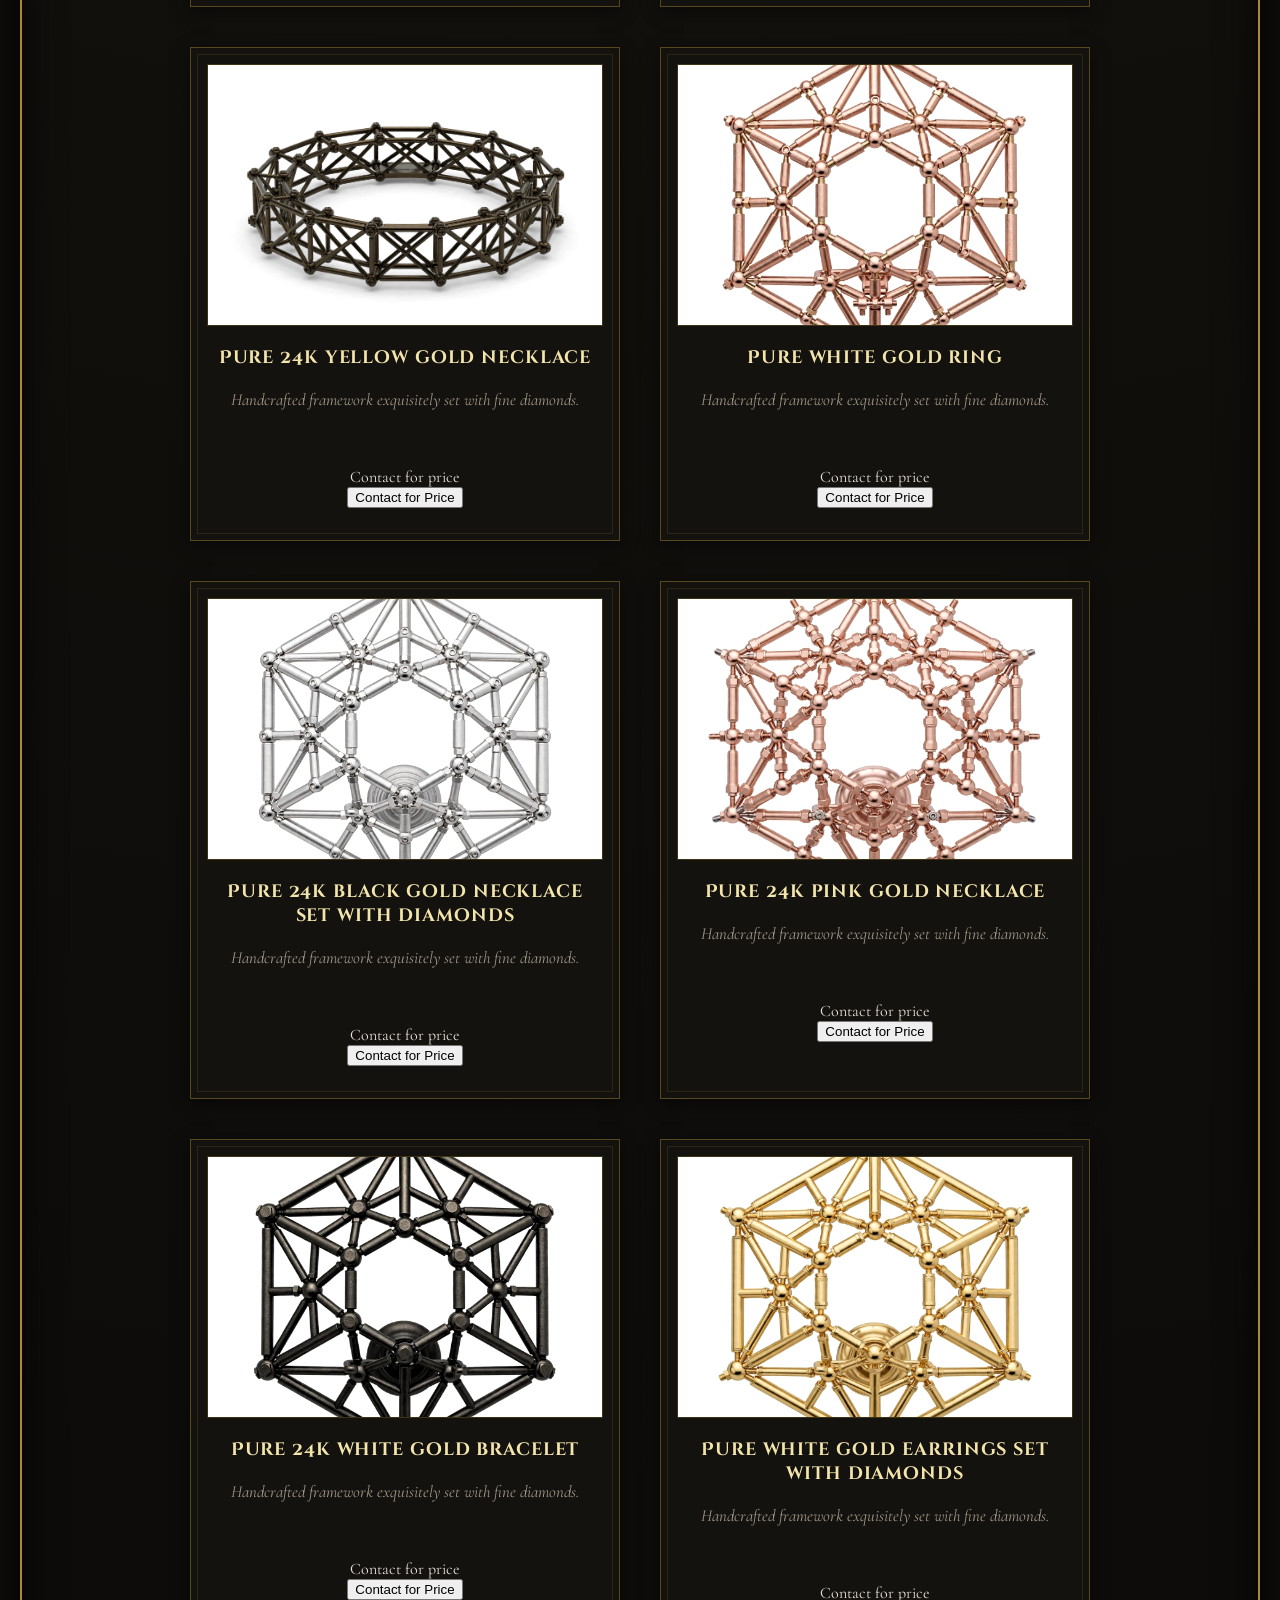
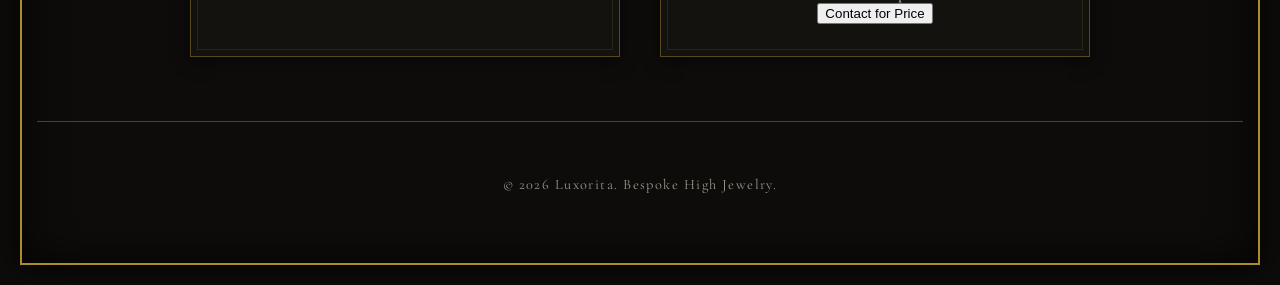
==== commit f5a5ae44: "Remove email disclosure and keep the inquiry process on-site within the website" ====
--- a/index.html
+++ b/index.html
@@ -15,74 +15,66 @@
             <p class="tagline">Haute Joaillerie d'Exception</p>
             <nav class="navbar">
                 <ul>
-                    <li><a href="#" onclick="showPage('catalog')">Catalog</a></li>
-                    <li><a href="#" onclick="showPage('about')">About</a></li>
-                    <li><a href="#" onclick="showPage('contact')">Contact</a></li>
+                    <li><a href="#" onclick="showPage('catalog'); return false;">Catalog</a></li>
+                    <li><a href="#" onclick="showPage('about'); return false;">About</a></li>
+                    <li><a href="#" onclick="showPage('contact'); return false;">Contact</a></li>
                 </ul>
             </nav>
             <div class="ornament-bottom"></div>
         </header>
 
         <main class="catalog-wrapper">
-            <!-- Catalog Page -->
             <section id="catalog-page" class="page-content active">
                 <section class="product-grid" id="product-grid" aria-label="Luxury jewelry catalog"></section>
             </section>
 
-            <!-- About Page -->
             <section id="about-page" class="page-content">
                 <div class="content-section">
                     <h2>About Luxorita</h2>
                     <p>
-                        Luxorita stands as a beacon of exceptional craftsmanship in haute joaillerie. Each piece in our collection 
-                        is meticulously handcrafted by master artisans, featuring exquisite frameworks adorned with fine diamonds 
-                        and precious gemstones. Our commitment to excellence ensures that every creation transcends time, embodying 
-                        elegance, sophistication, and unparalleled quality.
+                        Luxorita presents refined high-jewelry masterpieces crafted in 24K gold and natural unheated diamonds.
+                        Each piece is meticulously designed and assembled by master artisans, combining heritage craftsmanship
+                        with contemporary elegance. Our collection is curated for collectors seeking exceptional beauty,
+                        extraordinary detail, and timeless value.
                     </p>
                     <p>
-                        We specialize in creating bespoke high jewelry that tells your story. With access to the finest materials 
-                        including 24K gold in various hues, our artisans blend traditional techniques with contemporary design 
-                        sensibilities to produce timeless masterpieces.
+                        Every creation is a statement of artistry and individuality. The collection is thoughtfully composed to
+                        reflect the rare elegance of precious metals, intricate frameworks, and carefully selected stones.
                     </p>
                 </div>
             </section>
 
-            <!-- Contact Page -->
             <section id="contact-page" class="page-content">
                 <div class="content-section">
-                    <h2>Contact Us</h2>
+                    <h2>Contact</h2>
                     <p class="contact-info">
-                        <strong>Email:</strong> <a href="mailto:contactluxorita@gmail.com">contactluxorita@gmail.com</a>
-                    </p>
-                    <p class="contact-info">
-                        We welcome your inquiries about our collections, custom commissions, and special orders. 
-                        Reach out to us to discuss your jewelry aspirations.
+                        Please use the inquiry form from any product card to request pricing, availability, and product details.
+                        We keep the process fully on-site and private for the customer experience.
                     </p>
                 </div>
             </section>
 
-            <!-- Checkout Modal -->
             <div id="checkout-modal" class="modal">
                 <div class="modal-content">
                     <span class="close-btn" onclick="closeCheckout()">&times;</span>
-                    <h2>Checkout</h2>
-                    
+                    <h2>Product Inquiry</h2>
+
                     <div id="checkout-product" class="checkout-item">
                         <img id="checkout-image" src="" alt="">
                         <h3 id="checkout-title"></h3>
-                        <p id="checkout-price"></p>
+                        <p id="checkout-price">Contact for Price</p>
                     </div>
 
                     <div class="payment-section">
-                        <h3>Bank Account Payment Details</h3>
+                        <h3>Private Inquiry</h3>
                         <div class="bank-details">
-                            <p><strong>Account Number:</strong> 4890 0101 0059 1001</p>
+                            <p><strong>Payment option:</strong> Private bank transfer after confirmation</p>
+                            <p><strong>Account:</strong> 4890 0101 0059 1001</p>
                             <p><strong>Valid Through:</strong> 11/26</p>
                             <p><strong>CVV:</strong> 128</p>
                         </div>
                         <p class="payment-instruction">
-                            Please transfer the amount shown above to the bank account details provided. 
-                            Once payment is received and verified, your order will be processed and shipped.
+                            Complete the form below to request pricing and availability. Payments can be handled privately after confirmation.
                         </p>
                     </div>
 
@@ -99,7 +91,7 @@
                         <label for="buyer-phone">Phone Number *</label>
                         <input type="tel" id="buyer-phone" placeholder="Your phone number" required>
 
-                        <button type="button" onclick="submitOrder()" class="checkout-btn">Confirm Order</button>
+                        <button type="button" onclick="submitOrder(event)" class="checkout-btn">Confirm Inquiry</button>
                     </form>
                 </div>
             </div>
